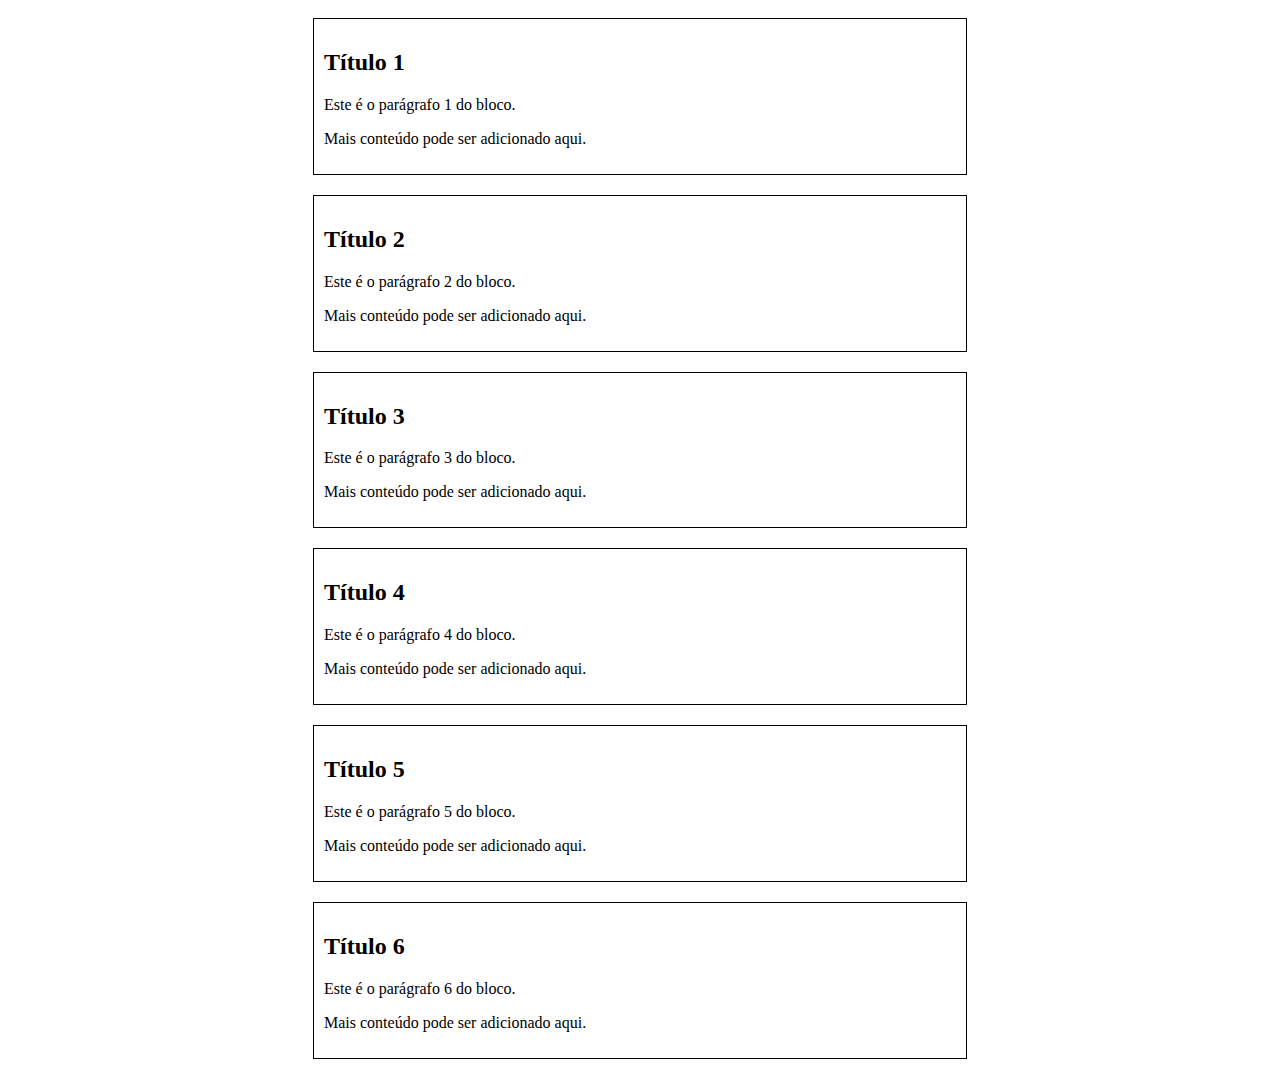
==== menu/index.html @ 321746be "criação das comandas" ====
<!DOCTYPE html>
<html lang="pt-br">
<head>
    <meta charset="UTF-8">
    <meta name="viewport" content="width=device-width, initial-scale=1.0">
    <title>Menu de produtos</title>
    <style>
        .bloco {
            background-color: #fff;
            width: 50%;
            height: 50%;
            margin: 10px;
            padding: 10px;
            border: 1px solid #000;
        }
    </style>
</head>
<body>
    <div id="container" style="display: flex; flex-direction: column; align-items: center;"></div>

    <script>
        const container = document.getElementById('container');
        Array.from({ length: 6 }).map((_, i) => {
            const bloco = document.createElement('div');
            bloco.className = 'bloco';
            bloco.innerHTML = `
                <h2>Título ${i + 1}</h2>
                <p>Este é o parágrafo ${i + 1} do bloco.</p>
                <p>Mais conteúdo pode ser adicionado aqui.</p>
            `;
            container.appendChild(bloco);
        });
    </script>
</body>
</html>
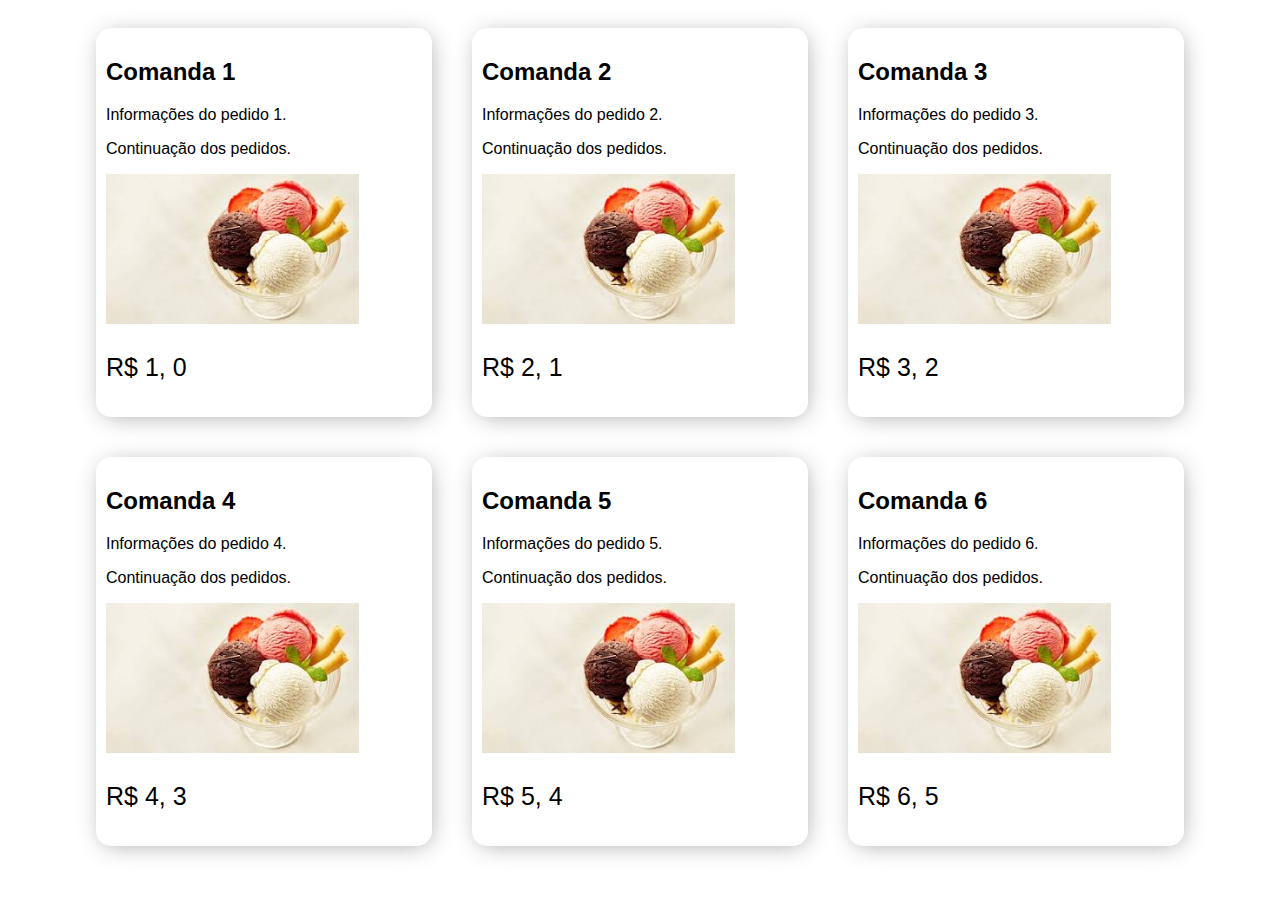
==== commit 1c78eb96: "flex" ====
--- a/menu/index.html
+++ b/menu/index.html
@@ -1,35 +1,61 @@
 <!DOCTYPE html>
 <html lang="pt-br">
-<head>
-    <meta charset="UTF-8">
-    <meta name="viewport" content="width=device-width, initial-scale=1.0">
+  <head>
+    <meta charset="UTF-8" />
+    <meta name="viewport" content="width=device-width, initial-scale=1.0" />
     <title>Menu de produtos</title>
     <style>
+        #container {
+          display: flex;
+          flex-wrap: wrap;
+          justify-content: center;
+        }
+    
         .bloco {
-            background-color: #fff;
-            width: 50%;
-            height: 50%;
-            margin: 10px;
-            padding: 10px;
-            border: 1px solid #000;
+          background-color: #fff;
+          width: 25%;
+          margin: 20px;
+          padding: 10px;
+          font-family: Arial, Helvetica, sans-serif;
+          box-shadow: 2px 3px 24px -5px rgba(0,0,0,0.38);
+          -webkit-box-shadow: 2px 3px 24px -5px rgba(0,0,0,0.38);
+           -moz-box-shadow: 2px 3px 24px -5px rgba(0,0,0,0.38);
+           border-radius: 15px;
         }
-    </style>
-</head>
-<body>
-    <div id="container" style="display: flex; flex-direction: column; align-items: center;"></div>
-
-    <script>
-        const container = document.getElementById('container');
+    
+        .preco{
+            font-size: 25px;
+        }
+        @media (max-width: 768px) {
+          #container {
+            flex-direction: column;
+            align-items: center;
+          }
+    
+          .bloco {
+            width: 90%;
+          }
+        }
+      </style>
+    </head>
+    <body>
+      <div id="container"></div>
+    
+      <script>
+        const container = document.getElementById("container");
         Array.from({ length: 6 }).map((_, i) => {
-            const bloco = document.createElement('div');
-            bloco.className = 'bloco';
-            bloco.innerHTML = `
-                <h2>Título ${i + 1}</h2>
-                <p>Este é o parágrafo ${i + 1} do bloco.</p>
-                <p>Mais conteúdo pode ser adicionado aqui.</p>
-            `;
-            container.appendChild(bloco);
+          const bloco = document.createElement("div");
+          bloco.className = "bloco";
+          bloco.innerHTML = `
+            <h2>Comanda ${i + 1}</h2>
+            <p>Informações do pedido ${i + 1}.</p>
+            <p>Continuação dos pedidos.</p>
+            <img src='sorvetin.jfif' alt='sorvetinho' width='80%'>
+            <p class='preco'>R$ ${i+ 1}, ${i}</p>
+          `;
+          container.appendChild(bloco);
         });
-    </script>
-</body>
-</html>+      </script>
+    </body>
+  </body>
+</html>
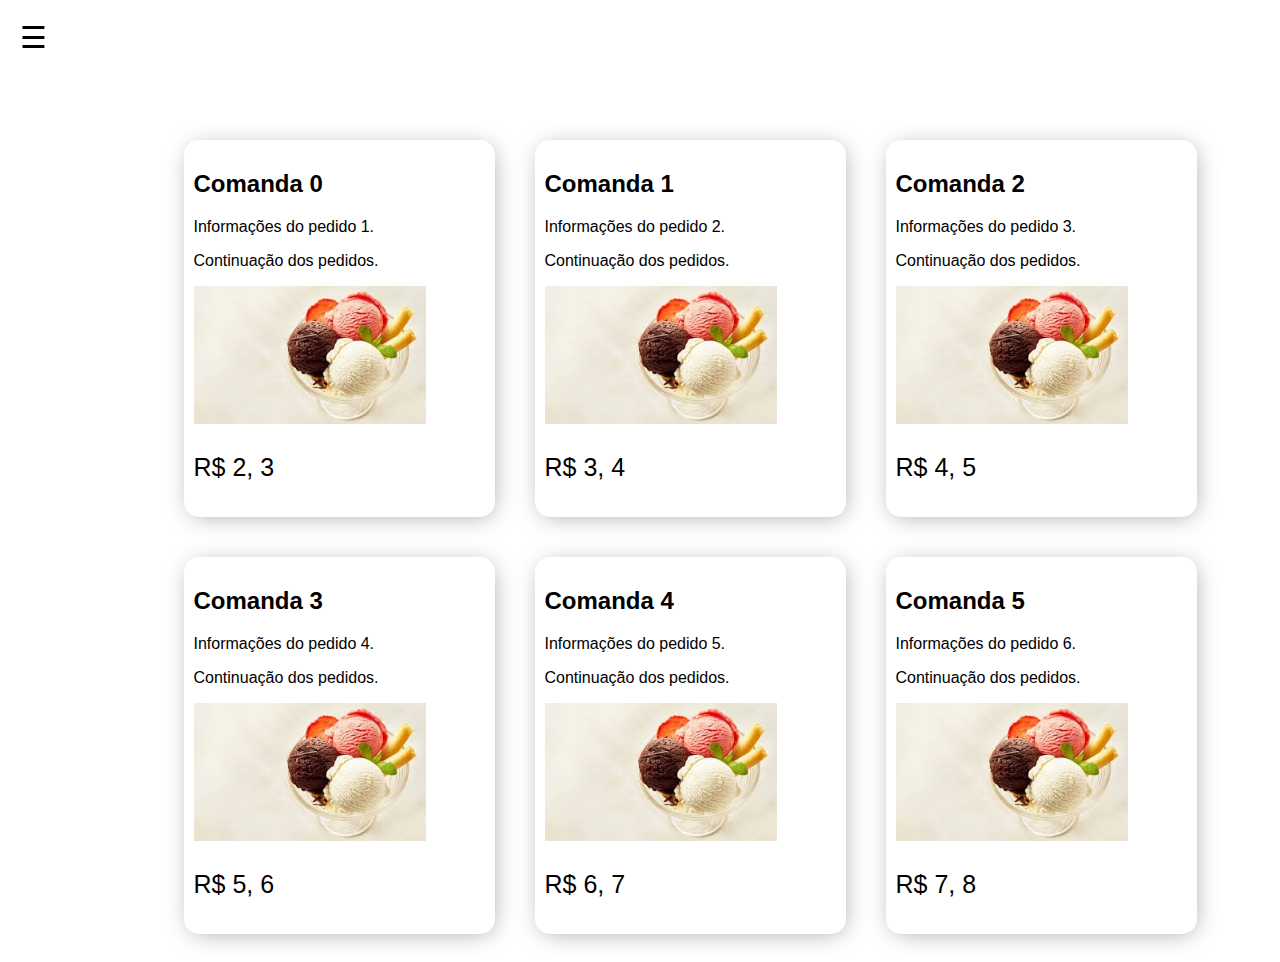
==== commit d8008c50: "ajustando a margin left" ====
--- a/menu/index.html
+++ b/menu/index.html
@@ -1,61 +1,142 @@
 <!DOCTYPE html>
 <html lang="pt-br">
-  <head>
-    <meta charset="UTF-8" />
-    <meta name="viewport" content="width=device-width, initial-scale=1.0" />
-    <title>Menu de produtos</title>
-    <style>
-        #container {
-          display: flex;
-          flex-wrap: wrap;
-          justify-content: center;
-        }
-    
-        .bloco {
-          background-color: #fff;
-          width: 25%;
-          margin: 20px;
-          padding: 10px;
-          font-family: Arial, Helvetica, sans-serif;
-          box-shadow: 2px 3px 24px -5px rgba(0,0,0,0.38);
-          -webkit-box-shadow: 2px 3px 24px -5px rgba(0,0,0,0.38);
-           -moz-box-shadow: 2px 3px 24px -5px rgba(0,0,0,0.38);
-           border-radius: 15px;
-        }
-    
-        .preco{
-            font-size: 25px;
-        }
-        @media (max-width: 768px) {
-          #container {
-            flex-direction: column;
-            align-items: center;
-          }
-    
-          .bloco {
-            width: 90%;
-          }
-        }
-      </style>
-    </head>
-    <body>
-      <div id="container"></div>
-    
-      <script>
-        const container = document.getElementById("container");
-        Array.from({ length: 6 }).map((_, i) => {
-          const bloco = document.createElement("div");
-          bloco.className = "bloco";
-          bloco.innerHTML = `
-            <h2>Comanda ${i + 1}</h2>
-            <p>Informações do pedido ${i + 1}.</p>
+
+<head>
+  <meta charset="UTF-8" />
+  <meta name="viewport" content="width=device-width, initial-scale=1.0" />
+  <title>Menu de produtos</title>
+  <style>
+    #container {
+      margin: 120px 0px 0px 100px;
+      display: flex;
+      flex-wrap: wrap;
+      justify-content: center;
+      transition: margin-left 0.3s
+      
+    }
+
+    .bloco {
+      background-color: #fff;
+      width: 25%;
+      margin: 20px;
+      padding: 10px;
+      font-family: Arial, Helvetica, sans-serif;
+      box-shadow: 2px 3px 24px -5px rgba(0, 0, 0, 0.38);
+      -webkit-box-shadow: 2px 3px 24px -5px rgba(0, 0, 0, 0.38);
+      -moz-box-shadow: 2px 3px 24px -5px rgba(0, 0, 0, 0.38);
+      border-radius: 15px;
+    }
+
+    .preco {
+      font-size: 25px;
+    }
+
+    #menu {
+      position: fixed;
+      top: 0;
+      left: 0;
+      height: 100%;
+      width: 200px;
+      background-color: #333;
+      color: white;
+      padding-top: 70px;
+      transition: 0.3s;
+      transform: translateX(-250px);
+        /*Menu escondido por padrão*/
+    }
+
+    #menu.active {
+      transform: translateX(0);
+      z-index: 2;
+      
+      /* Mostra o menu */
+    }
+
+    #menu a {
+      padding: 15px 10px 15px 20px;
+      text-decoration: none;
+      color: white;
+      display: block;
+      transition: 0.2s;
+    }
+
+    #menu a:hover {
+      background-color: pink;
+      color: black;
+    }
+
+   
+
+    #burger {
+      position: fixed;
+      top: 20px;
+      left: 20px;
+      font-size: 30px;
+      cursor: pointer;
+      z-index: 1000;
+      transition: 0.3s;
+    }
+
+    #burger.white {
+      color: white;
+    }
+
+
+
+    @media(max-width: 1700px){
+
+
+      #menu.active + #container {
+    margin-left: 200px; /* Empurra o container para a direita */
+  }
+    }
+    @media (max-width: 768px) {
+      #container {
+        flex-direction: column;
+        align-items: center;
+      }
+
+      .bloco {
+        width: 90%;
+      }
+
+   
+    }
+  </style>
+</head>
+
+<body>
+  <div id="burger">&#9776;</div>
+  <div id="menu">
+    <a href="#">Início</a>
+    <a href="#">Pedidos</a>
+    <a href="#">Clientes</a>
+    <a href="#">Configurações</a>
+    <a href="#">Sair</a>
+  </div>
+  <div id="container"></div>
+  <script>
+    const container = document.getElementById("container");
+    const burger = document.getElementById('burger');
+    const menu = document.getElementById('menu');
+    burger.addEventListener('click', () => {
+      menu.classList.toggle('active');
+      burger.classList.toggle('white');
+    });
+    Array.from({ length: 6 }).map((_, i) => {
+      const bloco = document.createElement("div");
+      bloco.className = "bloco";
+      bloco.innerHTML = `
+            <h2>Comanda ${i++}</h2>
+            <p>Informações do pedido ${i++}.</p>
             <p>Continuação dos pedidos.</p>
             <img src='sorvetin.jfif' alt='sorvetinho' width='80%'>
-            <p class='preco'>R$ ${i+ 1}, ${i}</p>
+            <p class='preco'>R$ ${i++}, ${i}</p>
           `;
-          container.appendChild(bloco);
-        });
-      </script>
-    </body>
-  </body>
-</html>
+      container.appendChild(bloco);
+    });
+  </script>
+</body>
+</body>
+
+</html>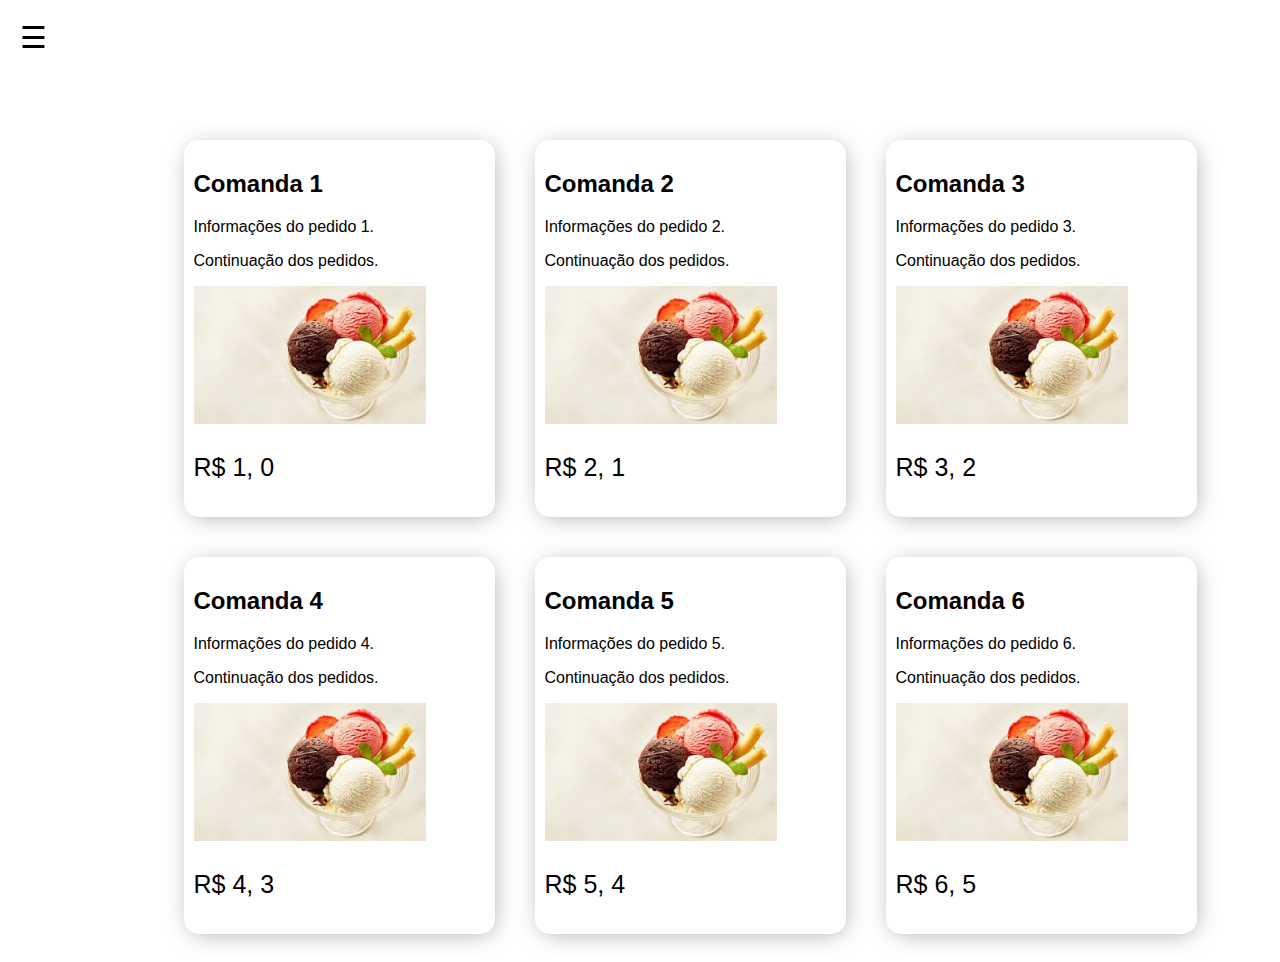
==== commit 2a46247c: "Comentando o código" ====
--- a/menu/index.html
+++ b/menu/index.html
@@ -6,15 +6,14 @@
   <meta name="viewport" content="width=device-width, initial-scale=1.0" />
   <title>Menu de produtos</title>
   <style>
+    
     #container {
       margin: 120px 0px 0px 100px;
       display: flex;
       flex-wrap: wrap;
       justify-content: center;
-      transition: margin-left 0.3s
-      
     }
-
+/* realssar as comandas, definir bordas e etc */
     .bloco {
       background-color: #fff;
       width: 25%;
@@ -26,11 +25,12 @@
       -moz-box-shadow: 2px 3px 24px -5px rgba(0, 0, 0, 0.38);
       border-radius: 15px;
     }
-
+    /* Alterando a fonte do preço */
     .preco {
       font-size: 25px;
     }
 
+    /*Menu escondido por padrão*/
     #menu {
       position: fixed;
       top: 0;
@@ -41,17 +41,16 @@
       color: white;
       padding-top: 70px;
       transition: 0.3s;
-      transform: translateX(-250px);
-        /*Menu escondido por padrão*/
+      transform: translateX(-250px)
+        
+    }
+    /* Mostra o menu */
+    #menu.active {
+      transform: translateX(0);
+      
     }
 
-    #menu.active {
-      transform: translateX(0);
-      z-index: 2;
-      
-      /* Mostra o menu */
-    }
-
+    /* definição do menu */
     #menu a {
       padding: 15px 10px 15px 20px;
       text-decoration: none;
@@ -59,14 +58,12 @@
       display: block;
       transition: 0.2s;
     }
-
+/* A funcionalidade hover excerce o poder de mudar  a cor dos itens do menu */
     #menu a:hover {
       background-color: pink;
       color: black;
     }
-
-   
-
+    /* definição do menu hamburguer */
     #burger {
       position: fixed;
       top: 20px;
@@ -76,35 +73,25 @@
       z-index: 1000;
       transition: 0.3s;
     }
-
+/* definindo a cor do menu */
     #burger.white {
       color: white;
     }
-
-
-
-    @media(max-width: 1700px){
-
-
-      #menu.active + #container {
-    margin-left: 200px; /* Empurra o container para a direita */
-  }
-    }
+/* definir responsividade */
     @media (max-width: 768px) {
       #container {
         flex-direction: column;
         align-items: center;
       }
-
+/* Definir a posição das comandas */
       .bloco {
         width: 90%;
       }
-
-   
     }
   </style>
 </head>
 
+ <!-- populando o menu hamburguer -->
 <body>
   <div id="burger">&#9776;</div>
   <div id="menu">
@@ -127,11 +114,11 @@
       const bloco = document.createElement("div");
       bloco.className = "bloco";
       bloco.innerHTML = `
-            <h2>Comanda ${i++}</h2>
-            <p>Informações do pedido ${i++}.</p>
+            <h2>Comanda ${i + 1}</h2>
+            <p>Informações do pedido ${i + 1}.</p>
             <p>Continuação dos pedidos.</p>
             <img src='sorvetin.jfif' alt='sorvetinho' width='80%'>
-            <p class='preco'>R$ ${i++}, ${i}</p>
+            <p class='preco'>R$ ${i + 1}, ${i}</p>
           `;
       container.appendChild(bloco);
     });
